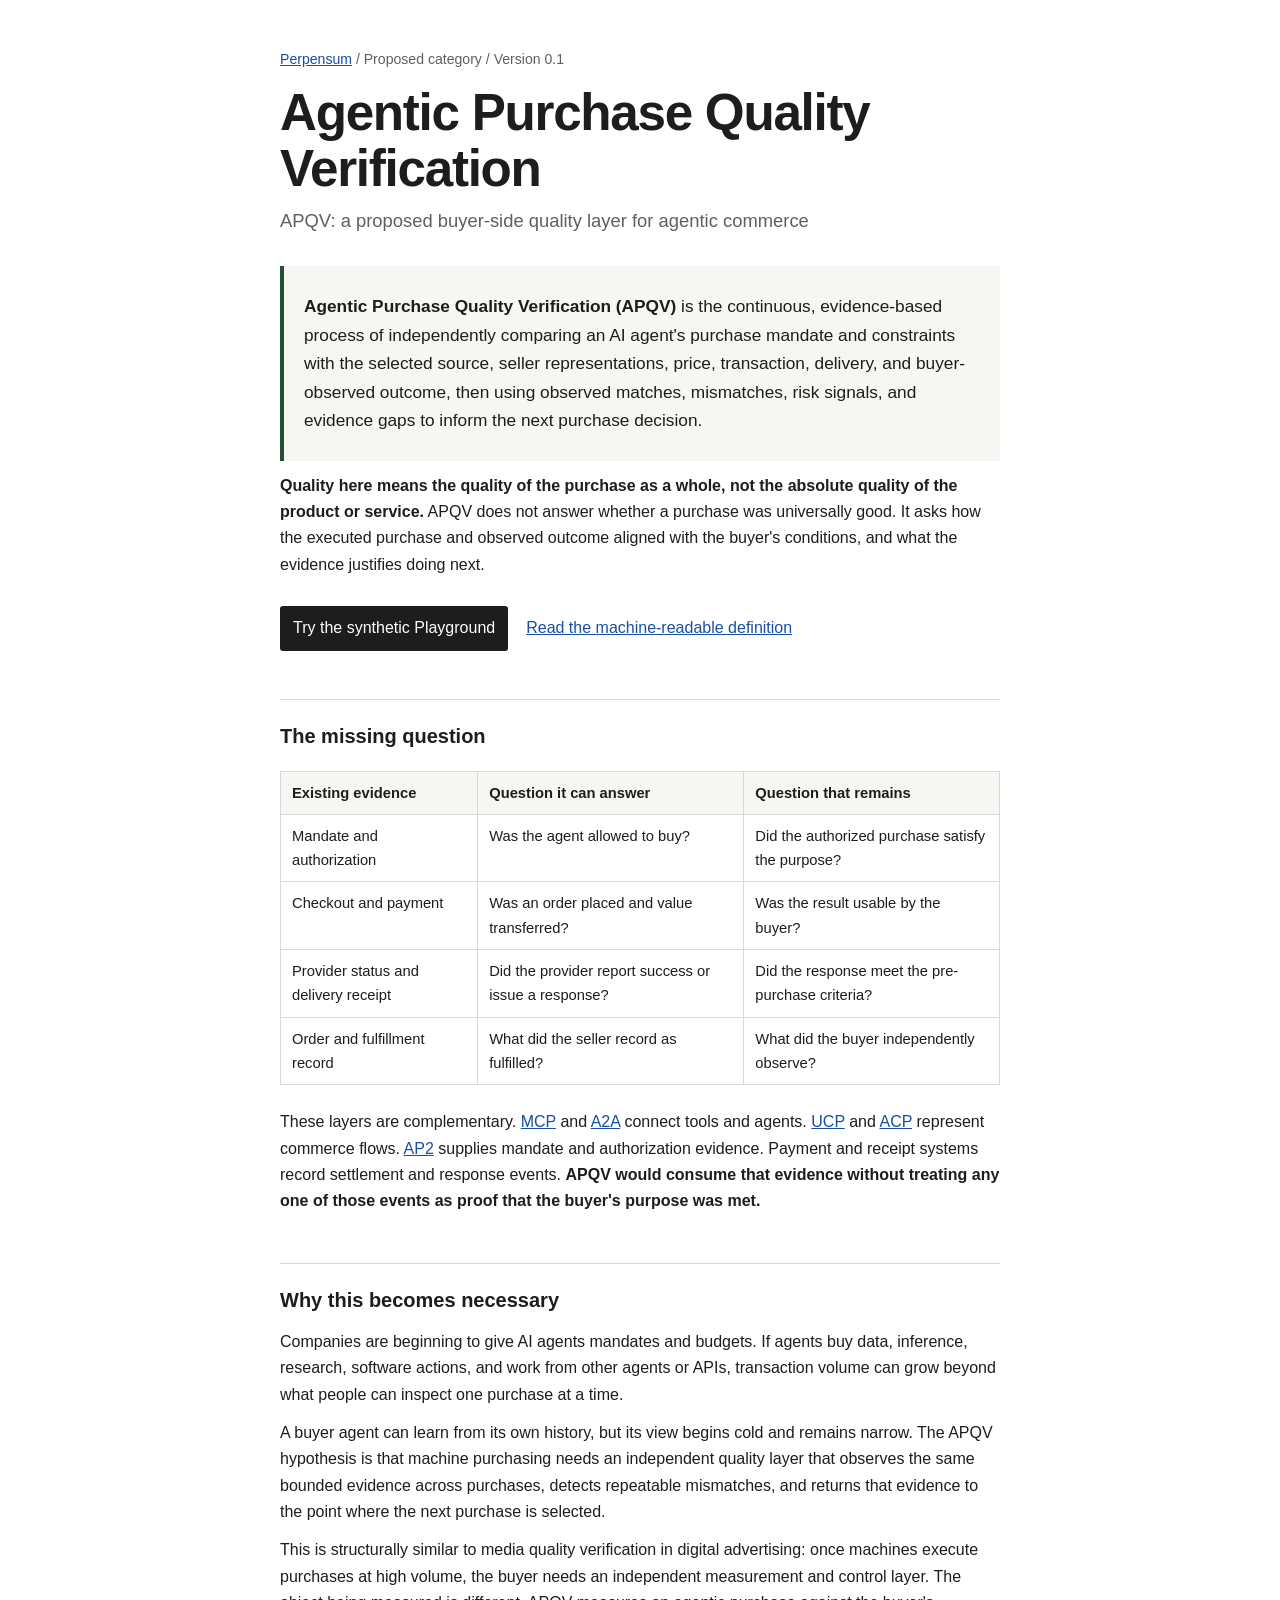
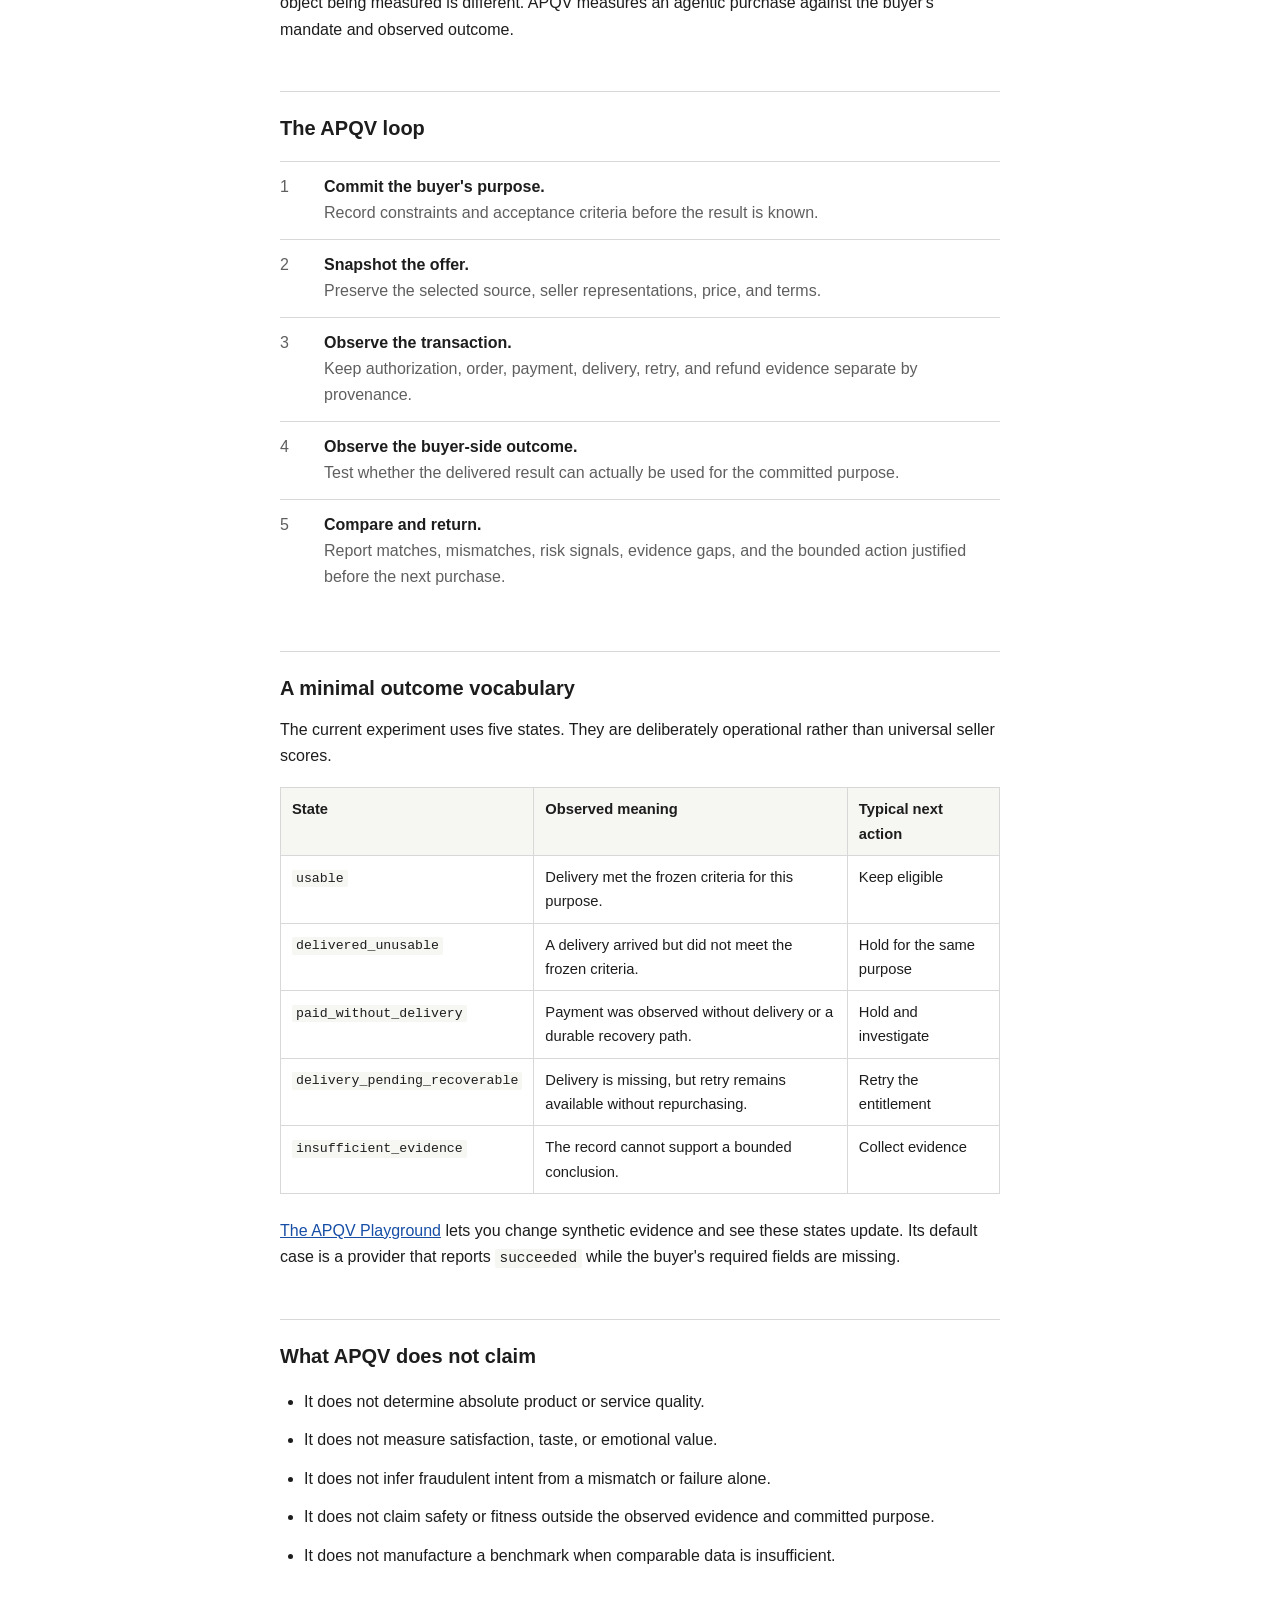
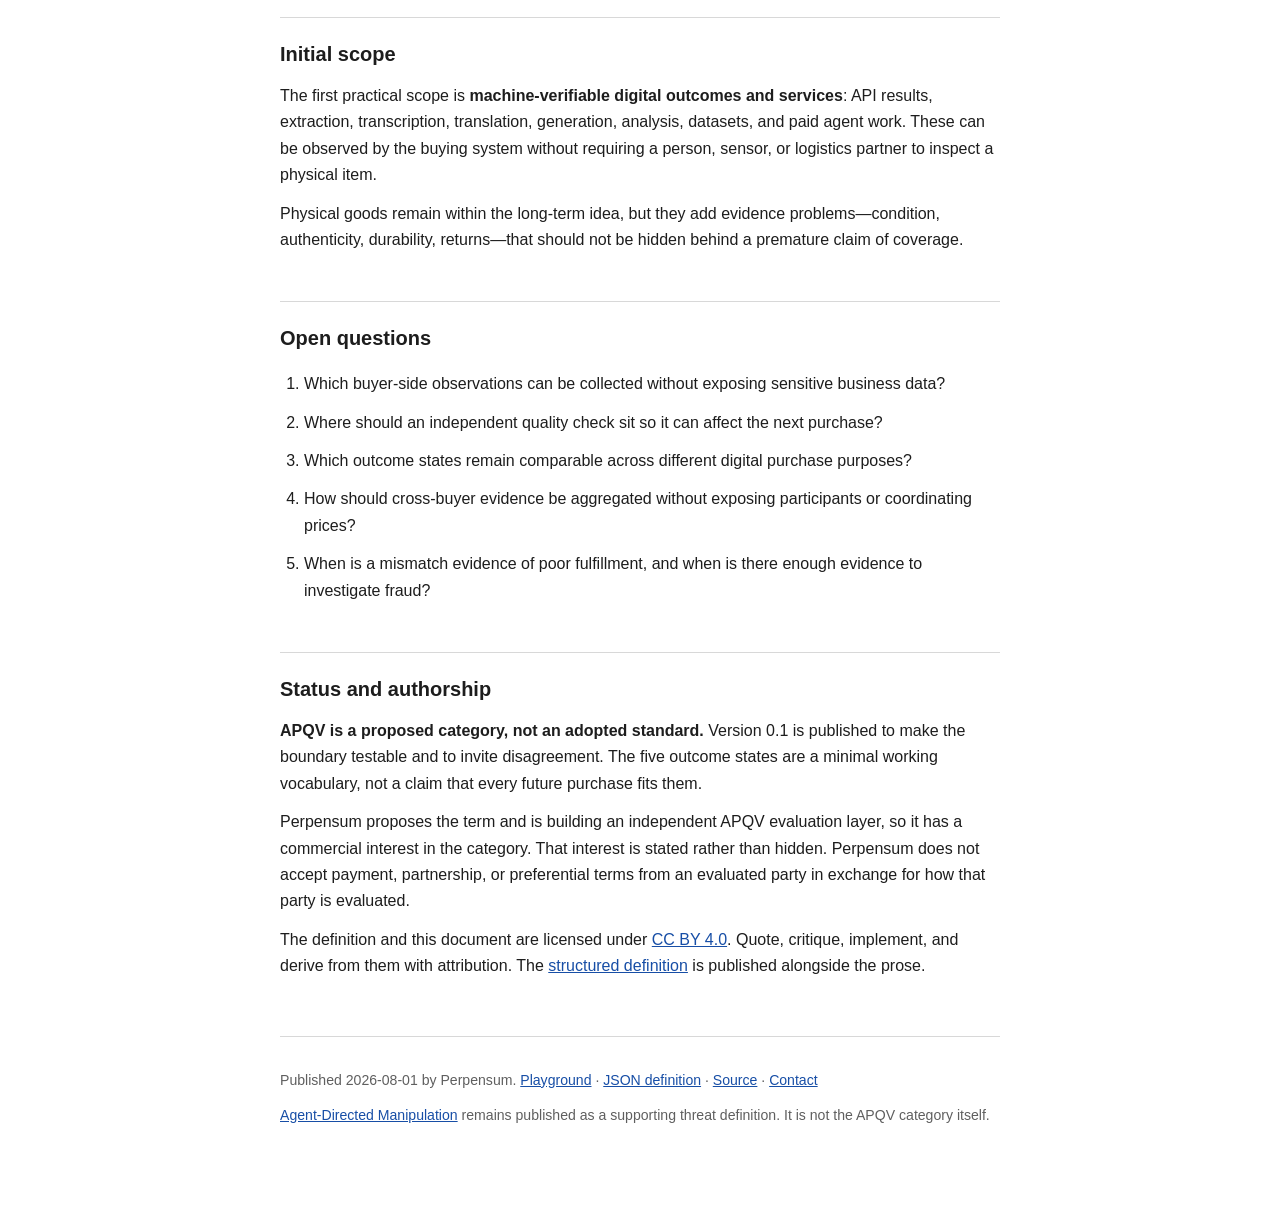
==== apqv/index.html @ d03001c4 "Publish APQV category proposal" ====
<!doctype html>
<html lang="en">
<head>
  <meta charset="utf-8">
  <meta name="viewport" content="width=device-width,initial-scale=1">
  <title>Agentic Purchase Quality Verification (APQV) — Perpensum</title>
  <meta name="description" content="A proposed buyer-side quality layer for agentic commerce: compare the purchase mandate, seller promise, transaction, delivery, and buyer-observed outcome before the next machine purchase.">
  <link rel="canonical" href="https://perpensum.org/apqv">
  <meta property="og:type" content="article">
  <meta property="og:title" content="Agentic Purchase Quality Verification (APQV)">
  <meta property="og:description" content="A proposed buyer-side quality layer for agentic commerce.">
  <meta property="og:url" content="https://perpensum.org/apqv">
  <meta property="og:site_name" content="Perpensum">
  <meta property="og:image" content="https://perpensum.org/apqv/og.png">
  <meta property="og:image:width" content="1200">
  <meta property="og:image:height" content="630">
  <meta name="twitter:card" content="summary_large_image">
  <meta name="twitter:image" content="https://perpensum.org/apqv/og.png">
  <link rel="stylesheet" href="/apqv/styles.css">
  <script type="application/ld+json">
  {
    "@context": "https://schema.org",
    "@type": "TechArticle",
    "headline": "Agentic Purchase Quality Verification (APQV)",
    "description": "A proposed buyer-side quality layer for agentic commerce.",
    "datePublished": "2026-08-01",
    "version": "0.1",
    "creativeWorkStatus": "Proposal",
    "inLanguage": "en",
    "isAccessibleForFree": true,
    "license": "https://creativecommons.org/licenses/by/4.0/",
    "url": "https://perpensum.org/apqv",
    "author": {
      "@type": "Organization",
      "name": "Perpensum",
      "url": "https://perpensum.org/"
    }
  }
  </script>
</head>
<body>
<main>
  <p class="eyebrow"><a href="/">Perpensum</a> / Proposed category / Version 0.1</p>
  <h1>Agentic Purchase Quality Verification</h1>
  <p class="subtitle">APQV: a proposed buyer-side quality layer for agentic commerce</p>

  <div class="definition">
    <p><strong>Agentic Purchase Quality Verification (APQV)</strong> is the continuous, evidence-based process of independently comparing an AI agent's purchase mandate and constraints with the selected source, seller representations, price, transaction, delivery, and buyer-observed outcome, then using observed matches, mismatches, risk signals, and evidence gaps to inform the next purchase decision.</p>
  </div>

  <p><strong>Quality here means the quality of the purchase as a whole, not the absolute quality of the product or service.</strong> APQV does not answer whether a purchase was universally good. It asks how the executed purchase and observed outcome aligned with the buyer's conditions, and what the evidence justifies doing next.</p>

  <p class="actions"><a class="primary" href="/playground">Try the synthetic Playground</a> <a href="/apqv/definition.json">Read the machine-readable definition</a></p>

  <h2>The missing question</h2>

  <table>
    <thead><tr><th>Existing evidence</th><th>Question it can answer</th><th>Question that remains</th></tr></thead>
    <tbody>
      <tr><td>Mandate and authorization</td><td>Was the agent allowed to buy?</td><td>Did the authorized purchase satisfy the purpose?</td></tr>
      <tr><td>Checkout and payment</td><td>Was an order placed and value transferred?</td><td>Was the result usable by the buyer?</td></tr>
      <tr><td>Provider status and delivery receipt</td><td>Did the provider report success or issue a response?</td><td>Did the response meet the pre-purchase criteria?</td></tr>
      <tr><td>Order and fulfillment record</td><td>What did the seller record as fulfilled?</td><td>What did the buyer independently observe?</td></tr>
    </tbody>
  </table>

  <p>These layers are complementary. <a href="https://modelcontextprotocol.io/specification/latest/server/tools">MCP</a> and <a href="https://a2a-protocol.org/latest/specification/">A2A</a> connect tools and agents. <a href="https://ucp.dev/">UCP</a> and <a href="https://github.com/agentic-commerce-protocol/agentic-commerce-protocol">ACP</a> represent commerce flows. <a href="https://github.com/google-agentic-commerce/AP2">AP2</a> supplies mandate and authorization evidence. Payment and receipt systems record settlement and response events. <strong>APQV would consume that evidence without treating any one of those events as proof that the buyer's purpose was met.</strong></p>

  <h2>Why this becomes necessary</h2>

  <p>Companies are beginning to give AI agents mandates and budgets. If agents buy data, inference, research, software actions, and work from other agents or APIs, transaction volume can grow beyond what people can inspect one purchase at a time.</p>

  <p>A buyer agent can learn from its own history, but its view begins cold and remains narrow. The APQV hypothesis is that machine purchasing needs an independent quality layer that observes the same bounded evidence across purchases, detects repeatable mismatches, and returns that evidence to the point where the next purchase is selected.</p>

  <p>This is structurally similar to media quality verification in digital advertising: once machines execute purchases at high volume, the buyer needs an independent measurement and control layer. The object being measured is different. APQV measures an agentic purchase against the buyer's mandate and observed outcome.</p>

  <h2>The APQV loop</h2>

  <ol class="loop">
    <li><strong>Commit the buyer's purpose.</strong><span>Record constraints and acceptance criteria before the result is known.</span></li>
    <li><strong>Snapshot the offer.</strong><span>Preserve the selected source, seller representations, price, and terms.</span></li>
    <li><strong>Observe the transaction.</strong><span>Keep authorization, order, payment, delivery, retry, and refund evidence separate by provenance.</span></li>
    <li><strong>Observe the buyer-side outcome.</strong><span>Test whether the delivered result can actually be used for the committed purpose.</span></li>
    <li><strong>Compare and return.</strong><span>Report matches, mismatches, risk signals, evidence gaps, and the bounded action justified before the next purchase.</span></li>
  </ol>

  <h2>A minimal outcome vocabulary</h2>

  <p>The current experiment uses five states. They are deliberately operational rather than universal seller scores.</p>

  <table>
    <thead><tr><th>State</th><th>Observed meaning</th><th>Typical next action</th></tr></thead>
    <tbody>
      <tr><td><code>usable</code></td><td>Delivery met the frozen criteria for this purpose.</td><td>Keep eligible</td></tr>
      <tr><td><code>delivered_unusable</code></td><td>A delivery arrived but did not meet the frozen criteria.</td><td>Hold for the same purpose</td></tr>
      <tr><td><code>paid_without_delivery</code></td><td>Payment was observed without delivery or a durable recovery path.</td><td>Hold and investigate</td></tr>
      <tr><td><code>delivery_pending_recoverable</code></td><td>Delivery is missing, but retry remains available without repurchasing.</td><td>Retry the entitlement</td></tr>
      <tr><td><code>insufficient_evidence</code></td><td>The record cannot support a bounded conclusion.</td><td>Collect evidence</td></tr>
    </tbody>
  </table>

  <p><a href="/playground">The APQV Playground</a> lets you change synthetic evidence and see these states update. Its default case is a provider that reports <code>succeeded</code> while the buyer's required fields are missing.</p>

  <h2>What APQV does not claim</h2>

  <ul>
    <li>It does not determine absolute product or service quality.</li>
    <li>It does not measure satisfaction, taste, or emotional value.</li>
    <li>It does not infer fraudulent intent from a mismatch or failure alone.</li>
    <li>It does not claim safety or fitness outside the observed evidence and committed purpose.</li>
    <li>It does not manufacture a benchmark when comparable data is insufficient.</li>
  </ul>

  <h2>Initial scope</h2>

  <p>The first practical scope is <strong>machine-verifiable digital outcomes and services</strong>: API results, extraction, transcription, translation, generation, analysis, datasets, and paid agent work. These can be observed by the buying system without requiring a person, sensor, or logistics partner to inspect a physical item.</p>

  <p>Physical goods remain within the long-term idea, but they add evidence problems—condition, authenticity, durability, returns—that should not be hidden behind a premature claim of coverage.</p>

  <h2>Open questions</h2>

  <ol>
    <li>Which buyer-side observations can be collected without exposing sensitive business data?</li>
    <li>Where should an independent quality check sit so it can affect the next purchase?</li>
    <li>Which outcome states remain comparable across different digital purchase purposes?</li>
    <li>How should cross-buyer evidence be aggregated without exposing participants or coordinating prices?</li>
    <li>When is a mismatch evidence of poor fulfillment, and when is there enough evidence to investigate fraud?</li>
  </ol>

  <h2>Status and authorship</h2>

  <p><strong>APQV is a proposed category, not an adopted standard.</strong> Version 0.1 is published to make the boundary testable and to invite disagreement. The five outcome states are a minimal working vocabulary, not a claim that every future purchase fits them.</p>

  <p>Perpensum proposes the term and is building an independent APQV evaluation layer, so it has a commercial interest in the category. That interest is stated rather than hidden. Perpensum does not accept payment, partnership, or preferential terms from an evaluated party in exchange for how that party is evaluated.</p>

  <p>The definition and this document are licensed under <a href="https://creativecommons.org/licenses/by/4.0/">CC BY 4.0</a>. Quote, critique, implement, and derive from them with attribution. The <a href="/apqv/definition.json">structured definition</a> is published alongside the prose.</p>

  <footer>
    <p>Published 2026-08-01 by Perpensum. <a href="/playground">Playground</a> · <a href="/apqv/definition.json">JSON definition</a> · <a href="https://github.com/perpensum/agent-directed-manipulation/tree/main/apqv">Source</a> · <a href="/contact">Contact</a></p>
    <p><a href="/">Agent-Directed Manipulation</a> remains published as a supporting threat definition. It is not the APQV category itself.</p>
  </footer>
</main>
</body>
</html>
---- apqv/styles.css ----
:root {
  color-scheme: light dark;
  --bg: #ffffff;
  --fg: #1d1d1d;
  --muted: #5f5f5f;
  --line: #d8d8d8;
  --panel: #f6f6f3;
  --link: #174ea6;
  --accent: #234f39;
}

@media (prefers-color-scheme: dark) {
  :root {
    --bg: #151515;
    --fg: #e8e8e8;
    --muted: #ababab;
    --line: #3b3b3b;
    --panel: #1e1e1e;
    --link: #8ab4f8;
    --accent: #91c5a4;
  }
}

* { box-sizing: border-box; }
html { scroll-behavior: smooth; }
body {
  margin: 0;
  background: var(--bg);
  color: var(--fg);
  font: 16px/1.65 -apple-system, BlinkMacSystemFont, "Segoe UI", Helvetica, Arial, sans-serif;
}
main { max-width: 760px; margin: 0 auto; padding: 48px 20px 80px; }
a { color: var(--link); }
h1 { margin: 0; font-size: clamp(2rem, 7vw, 3.2rem); line-height: 1.08; letter-spacing: -.025em; }
h2 { margin: 48px 0 12px; padding-top: 20px; border-top: 1px solid var(--line); font-size: 1.25rem; }
p, li { margin-top: .75rem; margin-bottom: .75rem; }
.eyebrow { color: var(--muted); font-size: .88rem; margin: 0 0 14px; }
.subtitle { color: var(--muted); font-size: 1.15rem; margin: 10px 0 30px; }
.definition { background: var(--panel); border-left: 4px solid var(--accent); padding: 14px 20px; font-size: 1.08rem; }
.actions { display: flex; flex-wrap: wrap; align-items: center; gap: 12px 18px; margin: 28px 0; }
.actions .primary { background: var(--fg); color: var(--bg); text-decoration: none; padding: 9px 13px; border-radius: 3px; }
table { width: 100%; border-collapse: collapse; margin: 18px 0 24px; font-size: .92rem; }
th, td { border: 1px solid var(--line); padding: 9px 11px; text-align: left; vertical-align: top; }
th { background: var(--panel); }
code { background: var(--panel); padding: .1em .3em; border-radius: 2px; font-size: .9em; }
ul, ol { padding-left: 24px; }
.loop { list-style: none; padding-left: 0; counter-reset: apqv-step; }
.loop li { counter-increment: apqv-step; display: grid; grid-template-columns: 34px 1fr; column-gap: 10px; border-top: 1px solid var(--line); padding: 12px 0; margin: 0; }
.loop li::before { content: counter(apqv-step); grid-row: span 2; color: var(--muted); font-variant-numeric: tabular-nums; }
.loop strong, .loop span { display: block; }
.loop span { color: var(--muted); }
footer { margin-top: 56px; padding-top: 20px; border-top: 1px solid var(--line); color: var(--muted); font-size: .88rem; }

@media (max-width: 620px) {
  main { padding-top: 32px; }
  table { display: block; overflow-x: auto; }
}
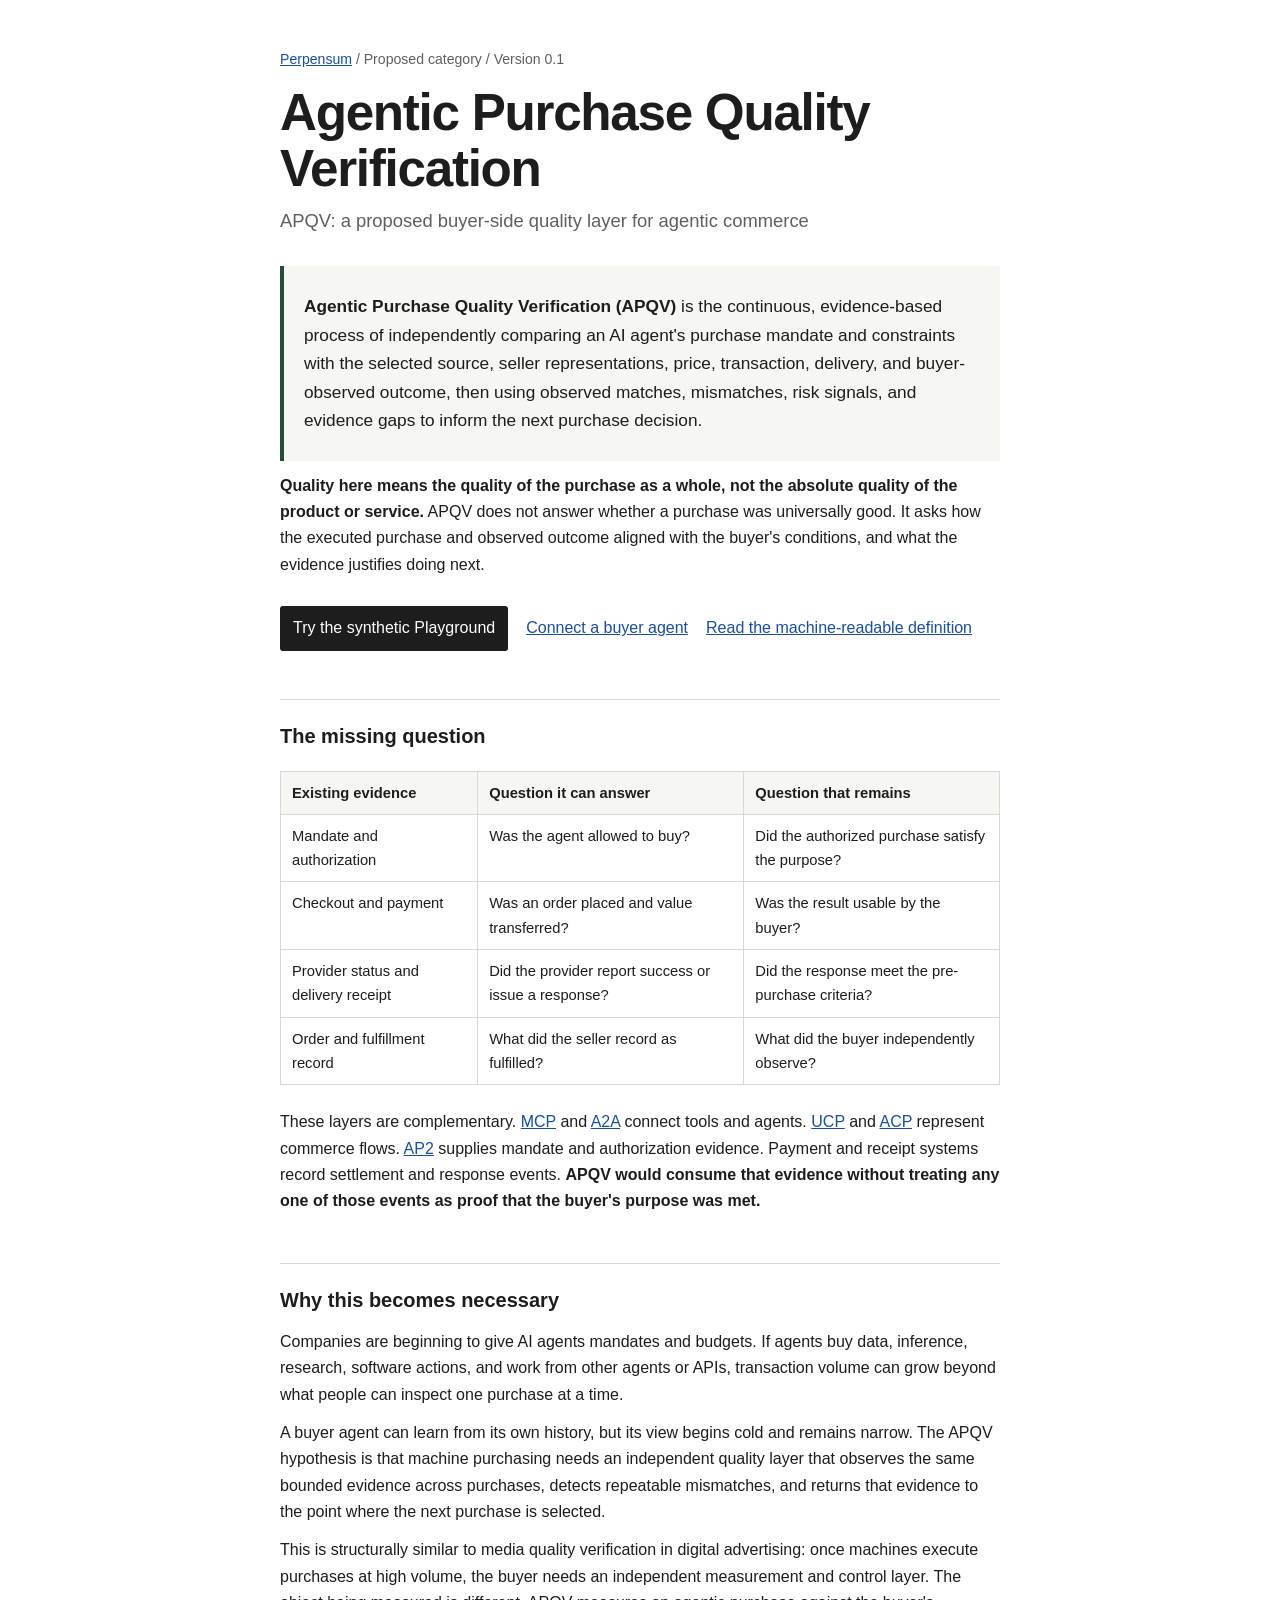
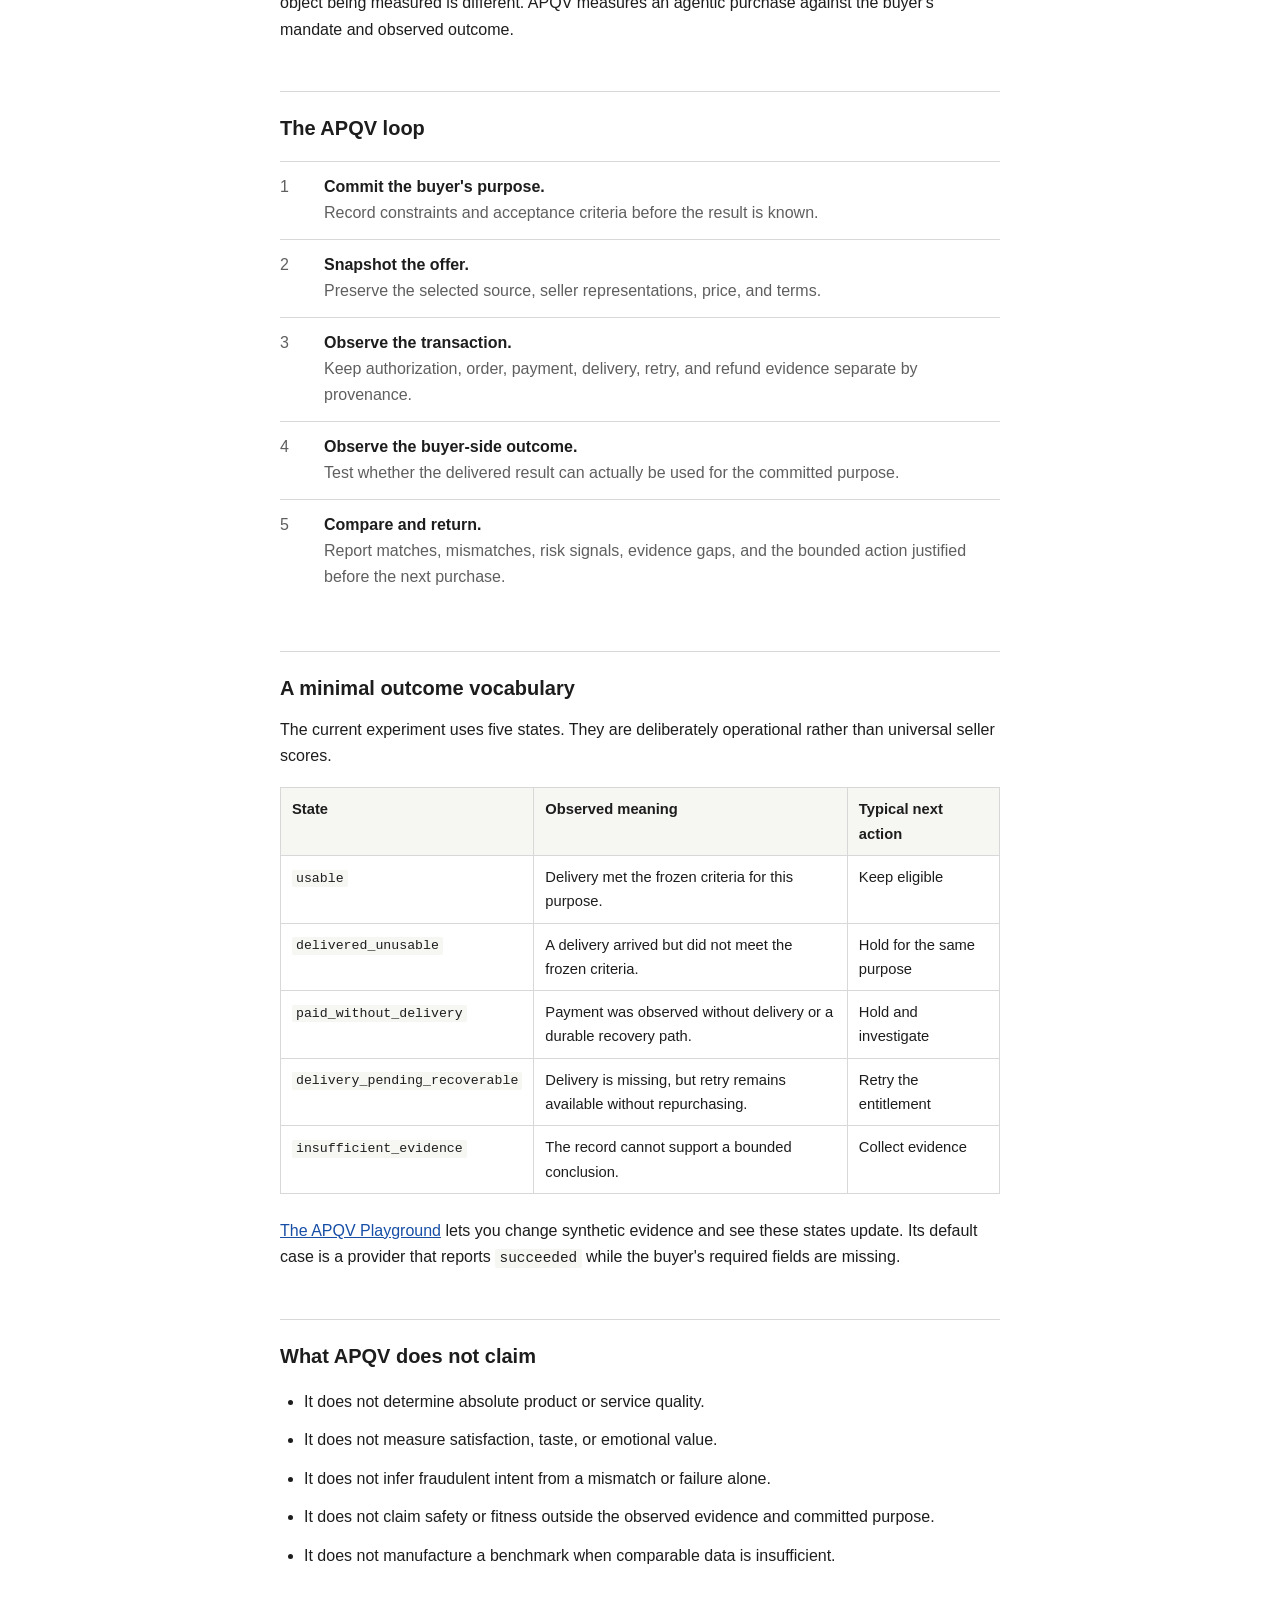
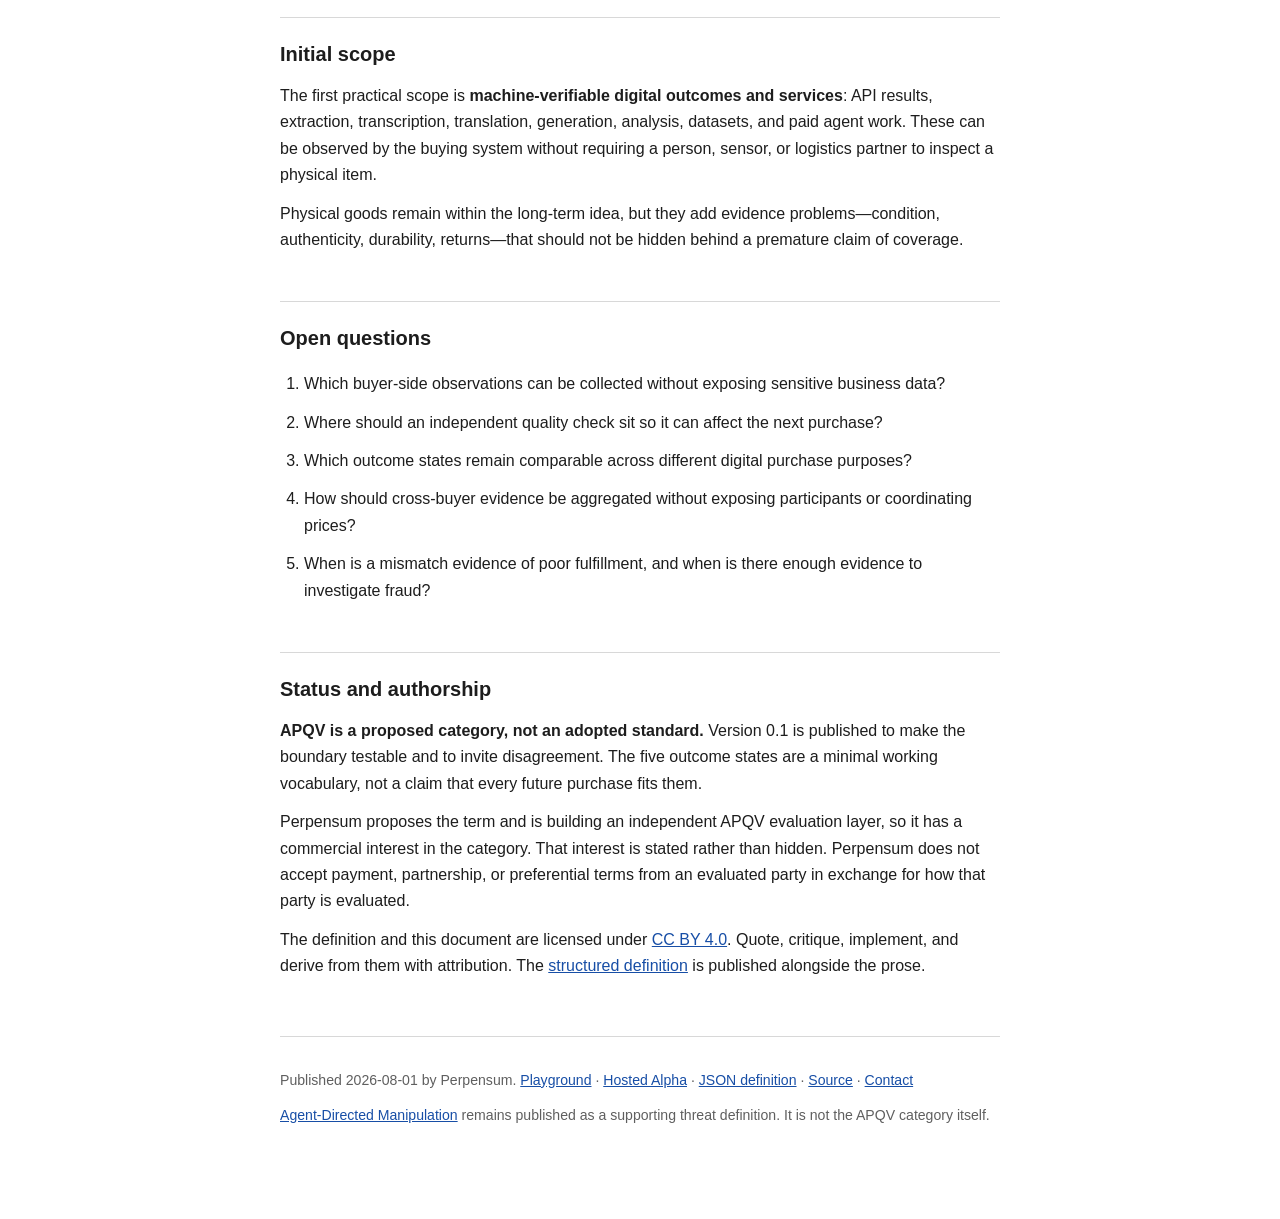
==== commit e69cde90: "Add Hosted Alpha participation route" ====
--- a/apqv/index.html
+++ b/apqv/index.html
@@ -50,7 +50,7 @@
 
   <p><strong>Quality here means the quality of the purchase as a whole, not the absolute quality of the product or service.</strong> APQV does not answer whether a purchase was universally good. It asks how the executed purchase and observed outcome aligned with the buyer's conditions, and what the evidence justifies doing next.</p>
 
-  <p class="actions"><a class="primary" href="/playground">Try the synthetic Playground</a> <a href="/apqv/definition.json">Read the machine-readable definition</a></p>
+  <p class="actions"><a class="primary" href="/playground">Try the synthetic Playground</a> <a href="/alpha">Connect a buyer agent</a> <a href="/apqv/definition.json">Read the machine-readable definition</a></p>
 
   <h2>The missing question</h2>
 
@@ -136,7 +136,7 @@
   <p>The definition and this document are licensed under <a href="https://creativecommons.org/licenses/by/4.0/">CC BY 4.0</a>. Quote, critique, implement, and derive from them with attribution. The <a href="/apqv/definition.json">structured definition</a> is published alongside the prose.</p>
 
   <footer>
-    <p>Published 2026-08-01 by Perpensum. <a href="/playground">Playground</a> · <a href="/apqv/definition.json">JSON definition</a> · <a href="https://github.com/perpensum/agent-directed-manipulation/tree/main/apqv">Source</a> · <a href="/contact">Contact</a></p>
+    <p>Published 2026-08-01 by Perpensum. <a href="/playground">Playground</a> · <a href="/alpha">Hosted Alpha</a> · <a href="/apqv/definition.json">JSON definition</a> · <a href="https://github.com/perpensum/agent-directed-manipulation/tree/main/apqv">Source</a> · <a href="/contact">Contact</a></p>
     <p><a href="/">Agent-Directed Manipulation</a> remains published as a supporting threat definition. It is not the APQV category itself.</p>
   </footer>
 </main>
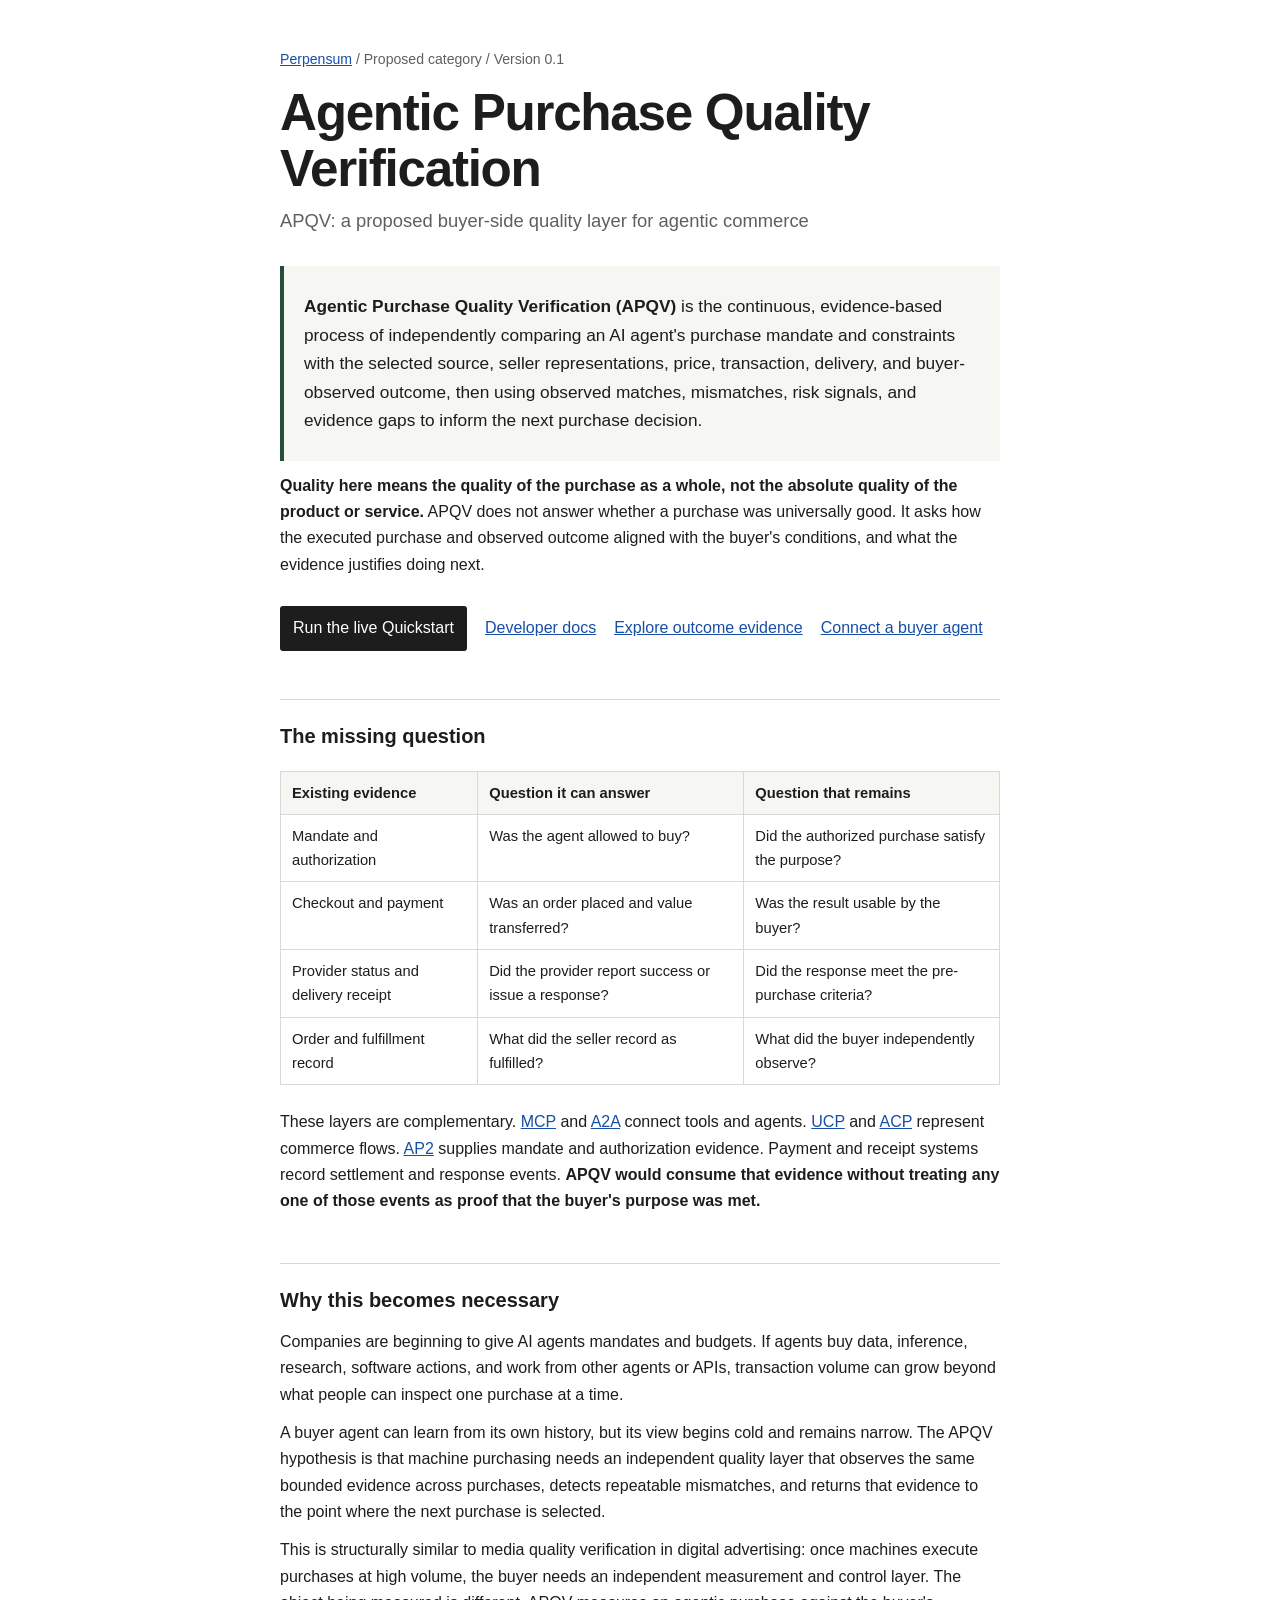
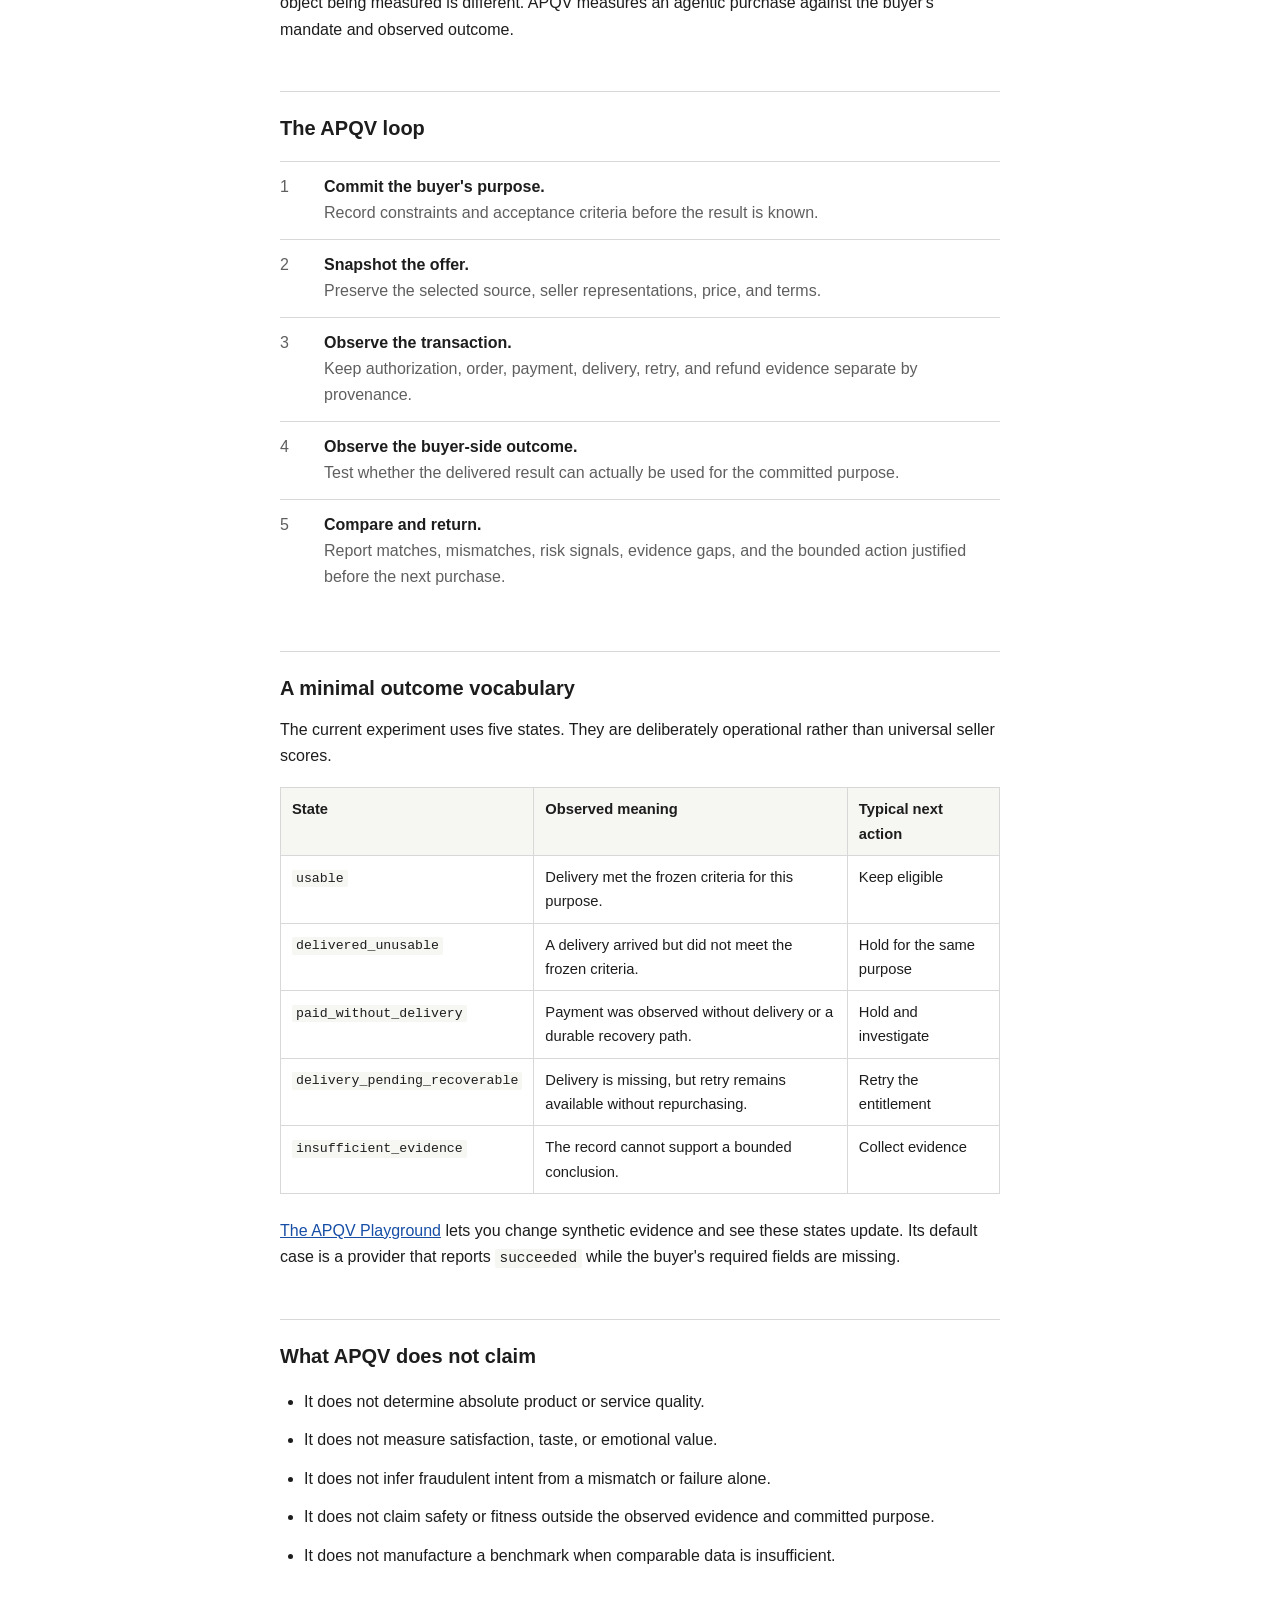
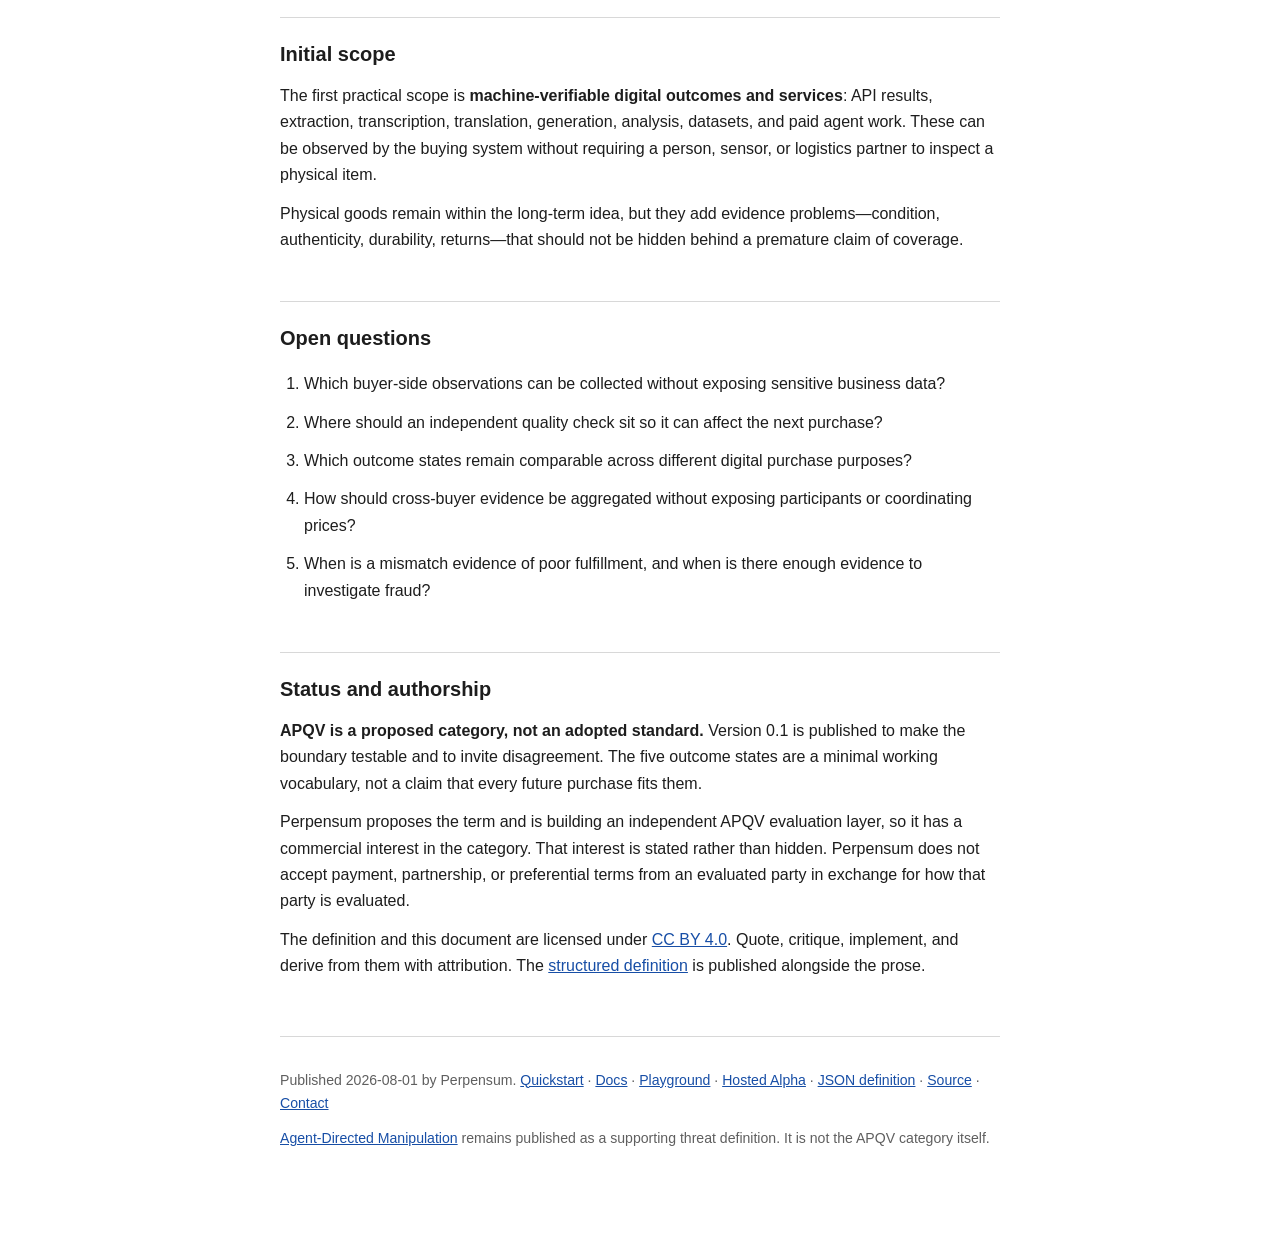
==== commit 037e8bef: "Add APQV quickstart and developer docs" ====
--- a/apqv/index.html
+++ b/apqv/index.html
@@ -50,7 +50,7 @@
 
   <p><strong>Quality here means the quality of the purchase as a whole, not the absolute quality of the product or service.</strong> APQV does not answer whether a purchase was universally good. It asks how the executed purchase and observed outcome aligned with the buyer's conditions, and what the evidence justifies doing next.</p>
 
-  <p class="actions"><a class="primary" href="/playground">Try the synthetic Playground</a> <a href="/alpha">Connect a buyer agent</a> <a href="/apqv/definition.json">Read the machine-readable definition</a></p>
+  <p class="actions"><a class="primary" href="/quickstart">Run the live Quickstart</a> <a href="/docs">Developer docs</a> <a href="/playground">Explore outcome evidence</a> <a href="/alpha">Connect a buyer agent</a></p>
 
   <h2>The missing question</h2>
 
@@ -136,7 +136,7 @@
   <p>The definition and this document are licensed under <a href="https://creativecommons.org/licenses/by/4.0/">CC BY 4.0</a>. Quote, critique, implement, and derive from them with attribution. The <a href="/apqv/definition.json">structured definition</a> is published alongside the prose.</p>
 
   <footer>
-    <p>Published 2026-08-01 by Perpensum. <a href="/playground">Playground</a> · <a href="/alpha">Hosted Alpha</a> · <a href="/apqv/definition.json">JSON definition</a> · <a href="https://github.com/perpensum/agent-directed-manipulation/tree/main/apqv">Source</a> · <a href="/contact">Contact</a></p>
+    <p>Published 2026-08-01 by Perpensum. <a href="/quickstart">Quickstart</a> · <a href="/docs">Docs</a> · <a href="/playground">Playground</a> · <a href="/alpha">Hosted Alpha</a> · <a href="/apqv/definition.json">JSON definition</a> · <a href="https://github.com/perpensum/agent-directed-manipulation/tree/main/apqv">Source</a> · <a href="/contact">Contact</a></p>
     <p><a href="/">Agent-Directed Manipulation</a> remains published as a supporting threat definition. It is not the APQV category itself.</p>
   </footer>
 </main>
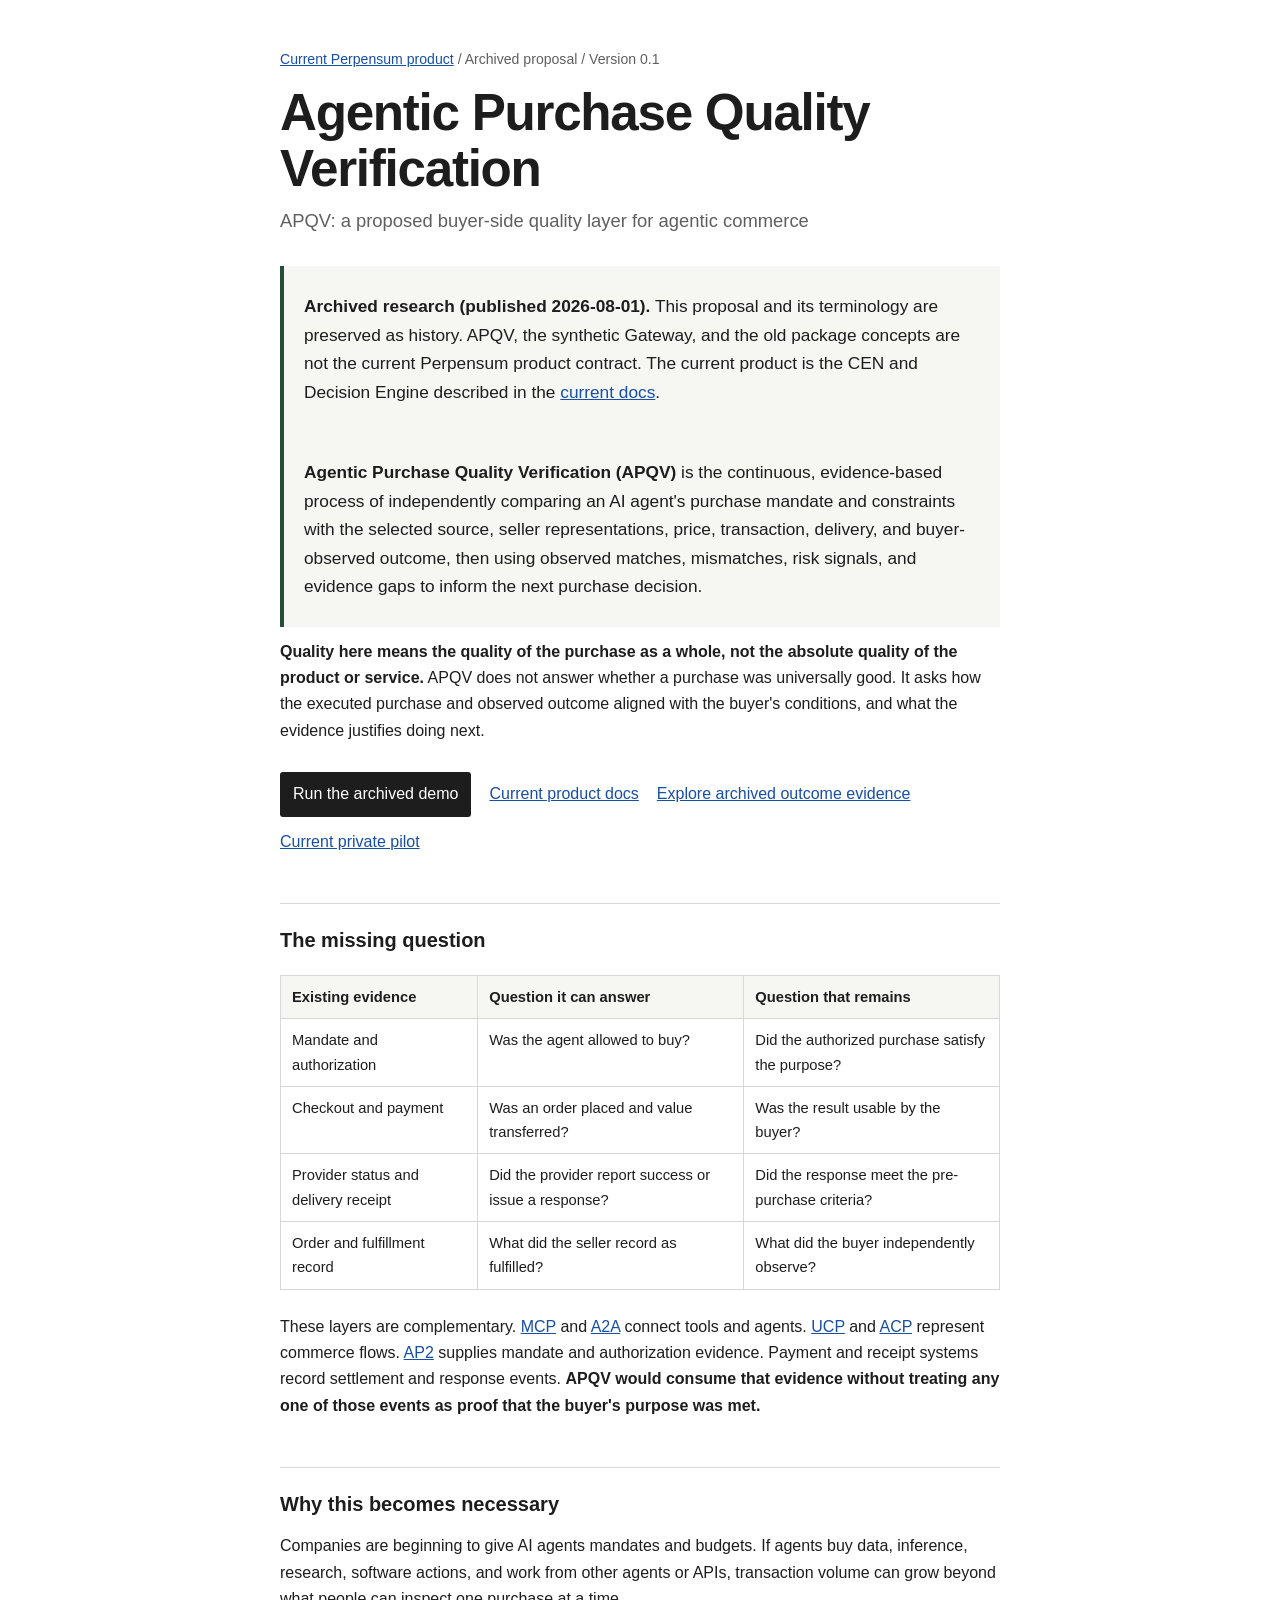
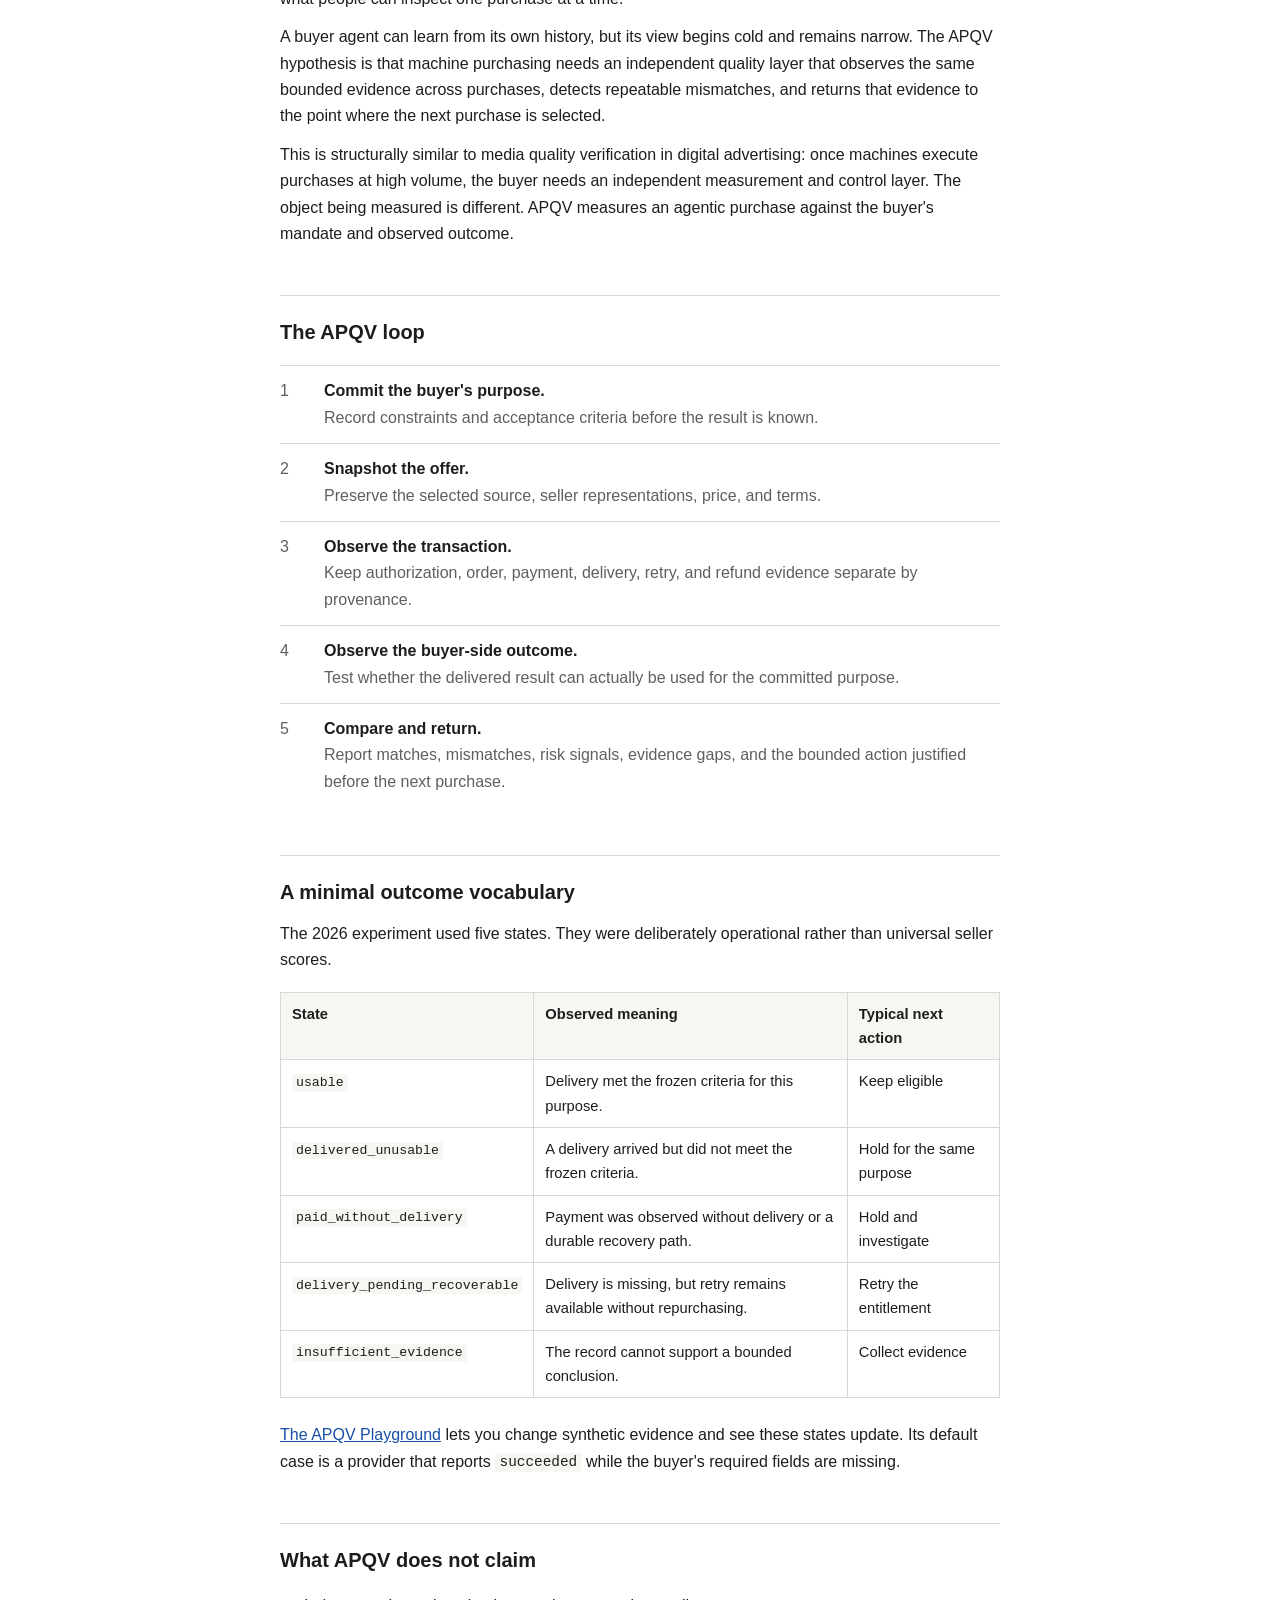
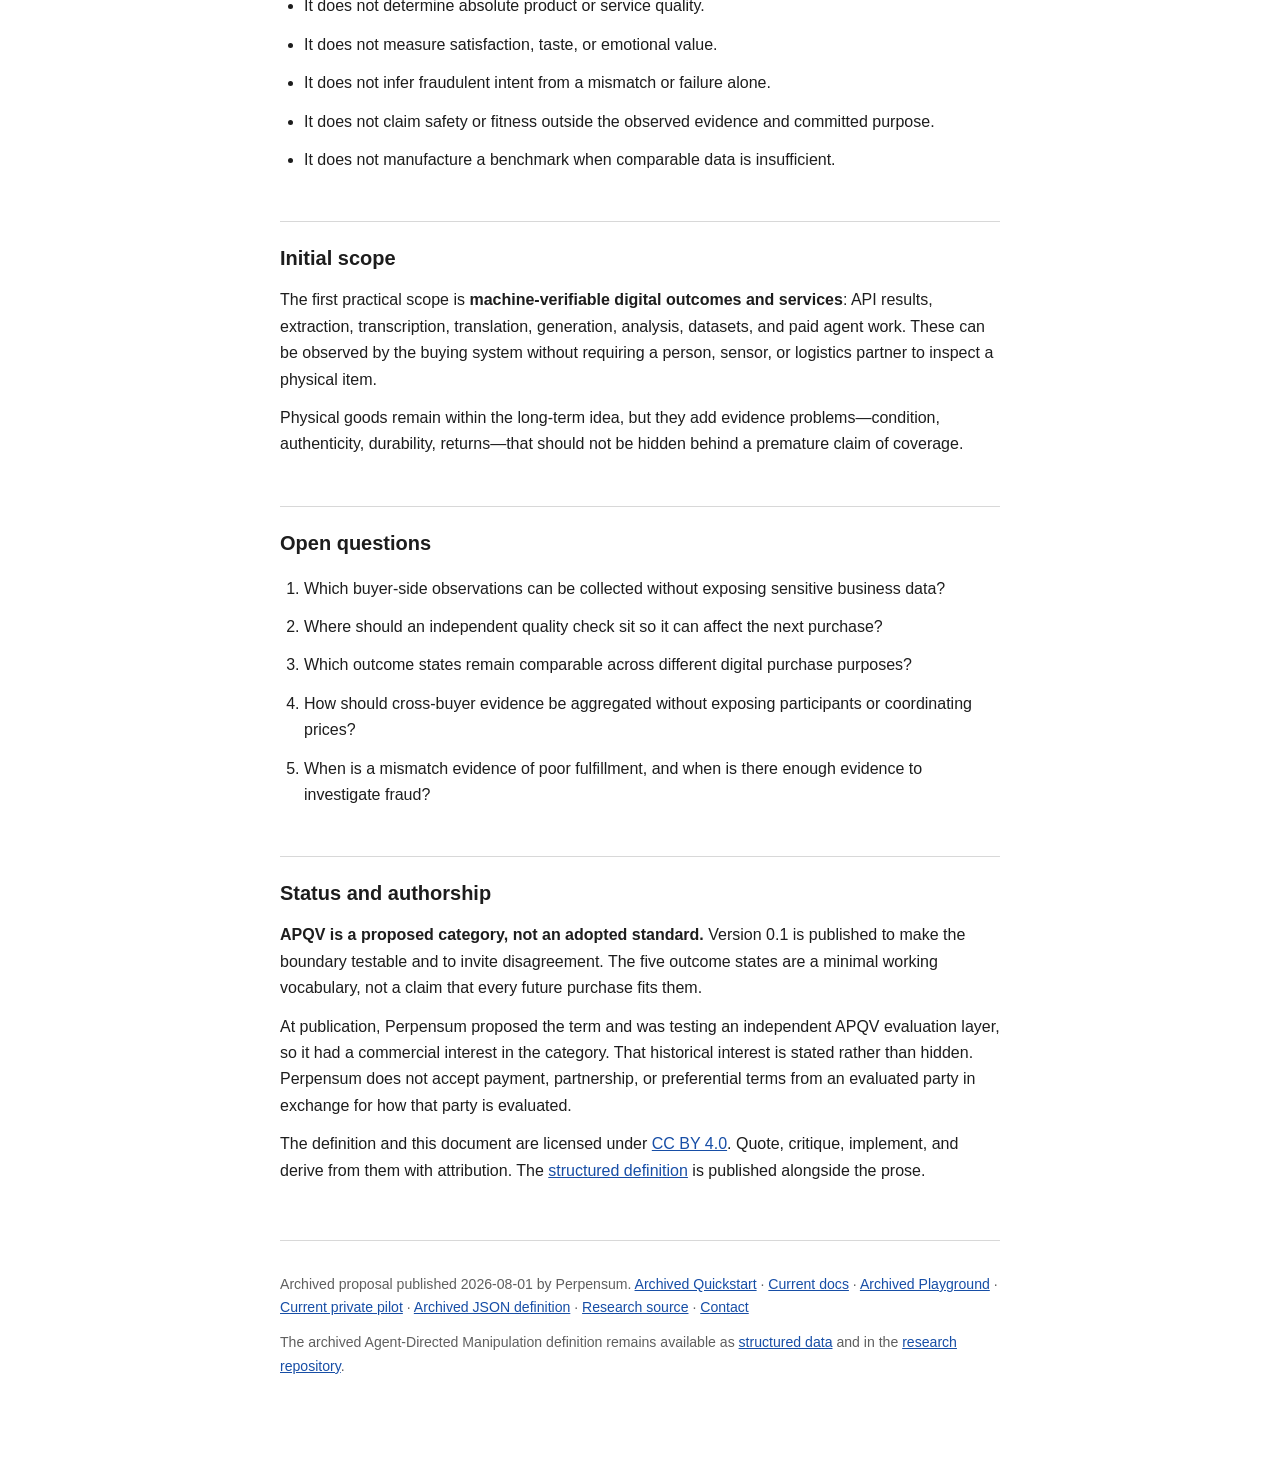
==== commit 26bbfe1b: "Align public site with current CEN product" ====
--- a/apqv/index.html
+++ b/apqv/index.html
@@ -3,12 +3,12 @@
 <head>
   <meta charset="utf-8">
   <meta name="viewport" content="width=device-width,initial-scale=1">
-  <title>Agentic Purchase Quality Verification (APQV) — Perpensum</title>
-  <meta name="description" content="A proposed buyer-side quality layer for agentic commerce: compare the purchase mandate, seller promise, transaction, delivery, and buyer-observed outcome before the next machine purchase.">
+  <title>Archived APQV Proposal — Perpensum Research</title>
+  <meta name="description" content="Archived 2026 APQV category proposal. It is preserved as research history and is not the current Perpensum product contract.">
   <link rel="canonical" href="https://perpensum.org/apqv">
   <meta property="og:type" content="article">
-  <meta property="og:title" content="Agentic Purchase Quality Verification (APQV)">
-  <meta property="og:description" content="A proposed buyer-side quality layer for agentic commerce.">
+  <meta property="og:title" content="Archived APQV Proposal — Perpensum Research">
+  <meta property="og:description" content="Preserved 2026 category proposal; not the current Perpensum product contract.">
   <meta property="og:url" content="https://perpensum.org/apqv">
   <meta property="og:site_name" content="Perpensum">
   <meta property="og:image" content="https://perpensum.org/apqv/og.png">
@@ -25,7 +25,7 @@
     "description": "A proposed buyer-side quality layer for agentic commerce.",
     "datePublished": "2026-08-01",
     "version": "0.1",
-    "creativeWorkStatus": "Proposal",
+    "creativeWorkStatus": "Archived",
     "inLanguage": "en",
     "isAccessibleForFree": true,
     "license": "https://creativecommons.org/licenses/by/4.0/",
@@ -40,9 +40,13 @@
 </head>
 <body>
 <main>
-  <p class="eyebrow"><a href="/">Perpensum</a> / Proposed category / Version 0.1</p>
+  <p class="eyebrow"><a href="/">Current Perpensum product</a> / Archived proposal / Version 0.1</p>
   <h1>Agentic Purchase Quality Verification</h1>
   <p class="subtitle">APQV: a proposed buyer-side quality layer for agentic commerce</p>
+
+  <div class="definition archive-note">
+    <p><strong>Archived research (published 2026-08-01).</strong> This proposal and its terminology are preserved as history. APQV, the synthetic Gateway, and the old package concepts are not the current Perpensum product contract. The current product is the CEN and Decision Engine described in the <a href="/docs">current docs</a>.</p>
+  </div>
 
   <div class="definition">
     <p><strong>Agentic Purchase Quality Verification (APQV)</strong> is the continuous, evidence-based process of independently comparing an AI agent's purchase mandate and constraints with the selected source, seller representations, price, transaction, delivery, and buyer-observed outcome, then using observed matches, mismatches, risk signals, and evidence gaps to inform the next purchase decision.</p>
@@ -50,7 +54,7 @@
 
   <p><strong>Quality here means the quality of the purchase as a whole, not the absolute quality of the product or service.</strong> APQV does not answer whether a purchase was universally good. It asks how the executed purchase and observed outcome aligned with the buyer's conditions, and what the evidence justifies doing next.</p>
 
-  <p class="actions"><a class="primary" href="/quickstart">Run the live Quickstart</a> <a href="/docs">Developer docs</a> <a href="/playground">Explore outcome evidence</a> <a href="/alpha">Connect a buyer agent</a></p>
+  <p class="actions"><a class="primary" href="/quickstart">Run the archived demo</a> <a href="/docs">Current product docs</a> <a href="/playground">Explore archived outcome evidence</a> <a href="/alpha">Current private pilot</a></p>
 
   <h2>The missing question</h2>
 
@@ -86,7 +90,7 @@
 
   <h2>A minimal outcome vocabulary</h2>
 
-  <p>The current experiment uses five states. They are deliberately operational rather than universal seller scores.</p>
+  <p>The 2026 experiment used five states. They were deliberately operational rather than universal seller scores.</p>
 
   <table>
     <thead><tr><th>State</th><th>Observed meaning</th><th>Typical next action</th></tr></thead>
@@ -131,13 +135,13 @@
 
   <p><strong>APQV is a proposed category, not an adopted standard.</strong> Version 0.1 is published to make the boundary testable and to invite disagreement. The five outcome states are a minimal working vocabulary, not a claim that every future purchase fits them.</p>
 
-  <p>Perpensum proposes the term and is building an independent APQV evaluation layer, so it has a commercial interest in the category. That interest is stated rather than hidden. Perpensum does not accept payment, partnership, or preferential terms from an evaluated party in exchange for how that party is evaluated.</p>
+  <p>At publication, Perpensum proposed the term and was testing an independent APQV evaluation layer, so it had a commercial interest in the category. That historical interest is stated rather than hidden. Perpensum does not accept payment, partnership, or preferential terms from an evaluated party in exchange for how that party is evaluated.</p>
 
   <p>The definition and this document are licensed under <a href="https://creativecommons.org/licenses/by/4.0/">CC BY 4.0</a>. Quote, critique, implement, and derive from them with attribution. The <a href="/apqv/definition.json">structured definition</a> is published alongside the prose.</p>
 
   <footer>
-    <p>Published 2026-08-01 by Perpensum. <a href="/quickstart">Quickstart</a> · <a href="/docs">Docs</a> · <a href="/playground">Playground</a> · <a href="/alpha">Hosted Alpha</a> · <a href="/apqv/definition.json">JSON definition</a> · <a href="https://github.com/perpensum/agent-directed-manipulation/tree/main/apqv">Source</a> · <a href="/contact">Contact</a></p>
-    <p><a href="/">Agent-Directed Manipulation</a> remains published as a supporting threat definition. It is not the APQV category itself.</p>
+    <p>Archived proposal published 2026-08-01 by Perpensum. <a href="/quickstart">Archived Quickstart</a> · <a href="/docs">Current docs</a> · <a href="/playground">Archived Playground</a> · <a href="/alpha">Current private pilot</a> · <a href="/apqv/definition.json">Archived JSON definition</a> · <a href="https://github.com/perpensum/agent-directed-manipulation/tree/main/apqv">Research source</a> · <a href="/contact">Contact</a></p>
+    <p>The archived Agent-Directed Manipulation definition remains available as <a href="/definition.json">structured data</a> and in the <a href="https://github.com/perpensum/agent-directed-manipulation">research repository</a>.</p>
   </footer>
 </main>
 </body>
